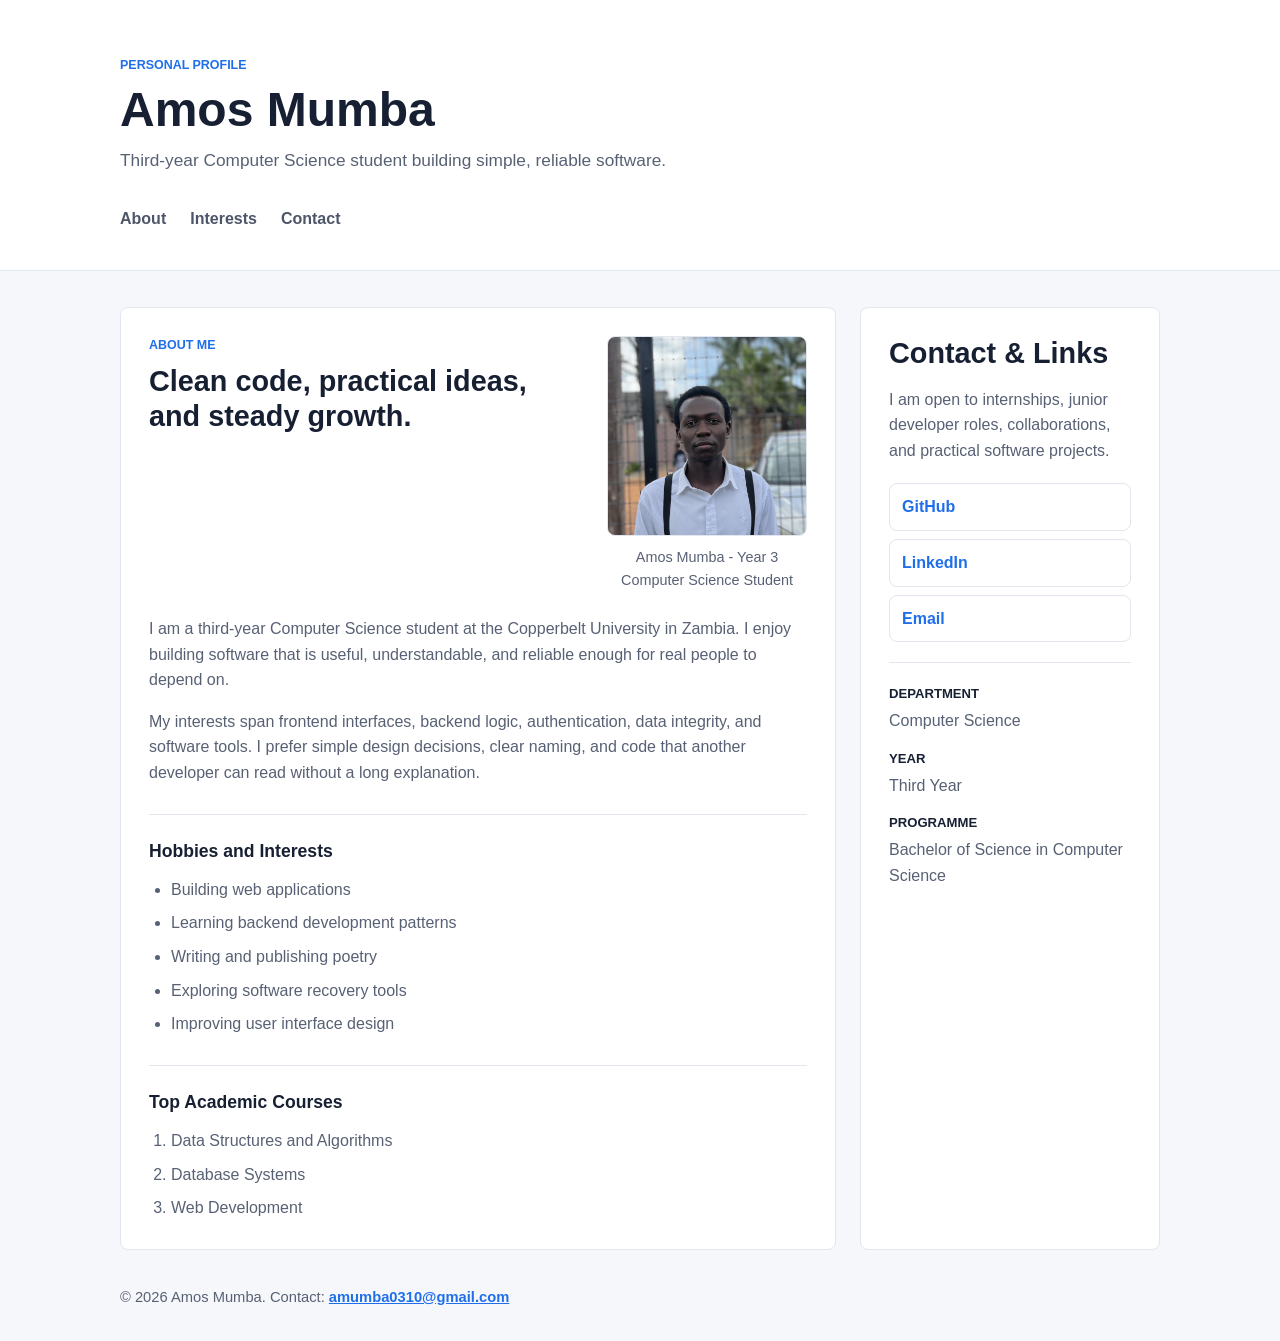
==== index.html @ 030ab8a3 "Set up Week 3 profile page" ====
<!DOCTYPE html>
<html lang="en">
<head>
    <meta charset="UTF-8">
    <meta name="viewport" content="width=device-width, initial-scale=1.0">
    <meta name="description" content="Personal profile page for Amos Mumba, a third-year Computer Science student and software developer.">
    <title>Amos Mumba | Personal Profile</title>
    <link rel="icon" type="image/svg+xml" href="favicon.svg">
    <link rel="stylesheet" href="styles.css">
</head>

<body>
    <a class="skip-link" href="#main-content">Skip to content</a>

    <!-- Page header and simple in-page navigation. -->
    <header>
        <div class="container">
            <p class="eyebrow">Personal Profile</p>
            <h1>Amos Mumba</h1>
            <p class="tagline">Third-year Computer Science student building simple, reliable software.</p>

            <nav aria-label="Primary navigation">
                <ul>
                    <li><a href="#about">About</a></li>
                    <li><a href="#interests">Interests</a></li>
                    <li><a href="#contact">Contact</a></li>
                </ul>
            </nav>
        </div>
    </header>

    <!-- Main content follows the Week 3 semantic HTML5 structure. -->
    <main class="container" id="main-content">
        <article id="about">
            <div class="profile-intro">
                <div>
                    <p class="eyebrow">About Me</p>
                    <h2>Clean code, practical ideas, and steady growth.</h2>
                </div>

                <figure>
                    <img src="profile.JPG" alt="Portrait of Amos Mumba" width="200" height="200">
                    <figcaption>Amos Mumba - Year 3 Computer Science Student</figcaption>
                </figure>
            </div>

            <p>
                I am a third-year Computer Science student at the Copperbelt University in Zambia. I enjoy building
                software that is useful, understandable, and reliable enough for real people to depend on.
            </p>

            <p>
                My interests span frontend interfaces, backend logic, authentication, data integrity, and software tools.
                I prefer simple design decisions, clear naming, and code that another developer can read without a long
                explanation.
            </p>

            <section id="interests" aria-labelledby="interests-heading">
                <h3 id="interests-heading">Hobbies and Interests</h3>
                <ul>
                    <li>Building web applications</li>
                    <li>Learning backend development patterns</li>
                    <li>Writing and publishing poetry</li>
                    <li>Exploring software recovery tools</li>
                    <li>Improving user interface design</li>
                </ul>
            </section>

            <section aria-labelledby="courses-heading">
                <h3 id="courses-heading">Top Academic Courses</h3>
                <ol>
                    <li>Data Structures and Algorithms</li>
                    <li>Database Systems</li>
                    <li>Web Development</li>
                </ol>
            </section>
        </article>

        <!-- Sidebar keeps links and school details easy to scan. -->
        <aside id="contact" aria-labelledby="contact-heading">
            <h2 id="contact-heading">Contact &amp; Links</h2>
            <p>I am open to internships, junior developer roles, collaborations, and practical software projects.</p>

            <ul class="links">
                <li><a href="https://github.com/Amos-Mumba" target="_blank" rel="noopener noreferrer">GitHub</a></li>
                <li><a href="https://www.linkedin.com/in/amos-mumba-2b9454305" target="_blank" rel="noopener noreferrer">LinkedIn</a></li>
                <li><a href="mailto:amumba0310@gmail.com">Email</a></li>
            </ul>

            <dl>
                <dt>Department</dt>
                <dd>Computer Science</dd>

                <dt>Year</dt>
                <dd>Third Year</dd>

                <dt>Programme</dt>
                <dd>Bachelor of Science in Computer Science</dd>
            </dl>
        </aside>
    </main>

    <footer>
        <div class="container">
            <p>
                &copy; 2026 Amos Mumba. Contact:
                <a href="mailto:amumba0310@gmail.com">amumba0310@gmail.com</a>
            </p>
        </div>
    </footer>
</body>
</html>
---- styles.css ----
/* Basic page setup */
* {
    box-sizing: border-box;
}

html {
    scroll-behavior: smooth;
}

body {
    margin: 0;
    color: #172033;
    background: #f6f7fb;
    font-family: "Segoe UI", Arial, sans-serif;
    line-height: 1.6;
}

img {
    display: block;
    max-width: 100%;
    height: auto;
}

a {
    color: inherit;
}

.container {
    width: min(100% - 32px, 1040px);
    margin: 0 auto;
}

.skip-link {
    position: absolute;
    top: -48px;
    left: 16px;
    padding: 10px 14px;
    color: #ffffff;
    background: #172033;
    border-radius: 8px;
}

.skip-link:focus {
    top: 16px;
}

/* Header and navigation */
header {
    padding: 56px 0 28px;
    background: #ffffff;
    border-bottom: 1px solid #e1e6ef;
}

h1,
h2,
h3,
p {
    margin-top: 0;
}

h1 {
    margin-bottom: 10px;
    font-size: 3rem;
    line-height: 1.1;
}

h2 {
    margin-bottom: 16px;
    font-size: 1.8rem;
    line-height: 1.2;
}

h3 {
    margin-bottom: 12px;
    font-size: 1.1rem;
}

.eyebrow {
    margin-bottom: 8px;
    color: #1f6feb;
    font-size: 0.78rem;
    font-weight: 800;
    text-transform: uppercase;
}

.tagline {
    max-width: 620px;
    margin-bottom: 24px;
    color: #586174;
    font-size: 1.08rem;
}

nav ul {
    display: flex;
    flex-wrap: wrap;
    gap: 6px 24px;
    margin: 0;
    padding: 0;
    list-style: none;
}

nav a {
    display: inline-block;
    padding: 8px 0;
    color: #4d5669;
    border-bottom: 2px solid transparent;
    font-weight: 700;
    text-decoration: none;
}

nav a:hover,
nav a:focus-visible {
    color: #172033;
    border-color: #1f6feb;
}

/* Main profile layout */
main {
    display: grid;
    grid-template-columns: minmax(0, 1fr) 300px;
    gap: 24px;
    padding: 36px 0;
}

article,
aside {
    padding: 28px;
    background: #ffffff;
    border: 1px solid #e1e6ef;
    border-radius: 8px;
}

article p,
aside p,
figcaption,
footer {
    color: #586174;
}

.profile-intro {
    display: flex;
    justify-content: space-between;
    gap: 24px;
    margin-bottom: 24px;
}

figure {
    flex: 0 0 200px;
    margin: 0;
    text-align: center;
}

figure img {
    width: 200px;
    height: 200px;
    border: 1px solid #e1e6ef;
    border-radius: 8px;
    object-fit: cover;
    object-position: center top;
}

figcaption {
    margin-top: 10px;
    font-size: 0.9rem;
}

section {
    margin-top: 28px;
    padding-top: 22px;
    border-top: 1px solid #e1e6ef;
}

section ul,
section ol {
    margin: 0;
    padding-left: 22px;
    color: #586174;
}

section li + li,
.links li + li {
    margin-top: 8px;
}

/* Sidebar details */
.links {
    margin: 20px 0;
    padding: 0;
    list-style: none;
}

.links a,
.links span {
    display: block;
    padding: 10px 12px;
    border: 1px solid #e1e6ef;
    border-radius: 8px;
    text-decoration: none;
}

.links a {
    color: #1f6feb;
    font-weight: 800;
}

.links span {
    color: #586174;
    background: #f6f7fb;
}

.links a:hover,
.links a:focus-visible {
    background: #eef5ff;
    border-color: #9bbcff;
}

dl {
    margin: 0;
    padding-top: 20px;
    border-top: 1px solid #e1e6ef;
}

dt {
    font-size: 0.82rem;
    font-weight: 800;
    text-transform: uppercase;
}

dd {
    margin: 4px 0 14px;
    color: #586174;
}

footer {
    padding-bottom: 32px;
    font-size: 0.92rem;
}

footer p {
    margin: 0;
}

footer a {
    color: #1f6feb;
    font-weight: 700;
}

/* Mobile layout */
@media (max-width: 760px) {
    header {
        padding-top: 40px;
    }

    h1 {
        font-size: 2.2rem;
    }

    main,
    .profile-intro {
        display: block;
    }

    article {
        margin-bottom: 20px;
    }

    figure {
        margin-top: 20px;
    }
}

@media (max-width: 480px) {
    .container {
        width: min(100% - 24px, 1040px);
    }

    nav ul {
        display: block;
    }

    nav li + li {
        margin-top: 8px;
    }

    nav a,
    .links a,
    .links span {
        display: block;
        width: 100%;
    }

    nav a {
        padding: 10px 12px;
        border: 1px solid #e1e6ef;
        border-radius: 8px;
    }

    article,
    aside {
        padding: 22px;
    }
}
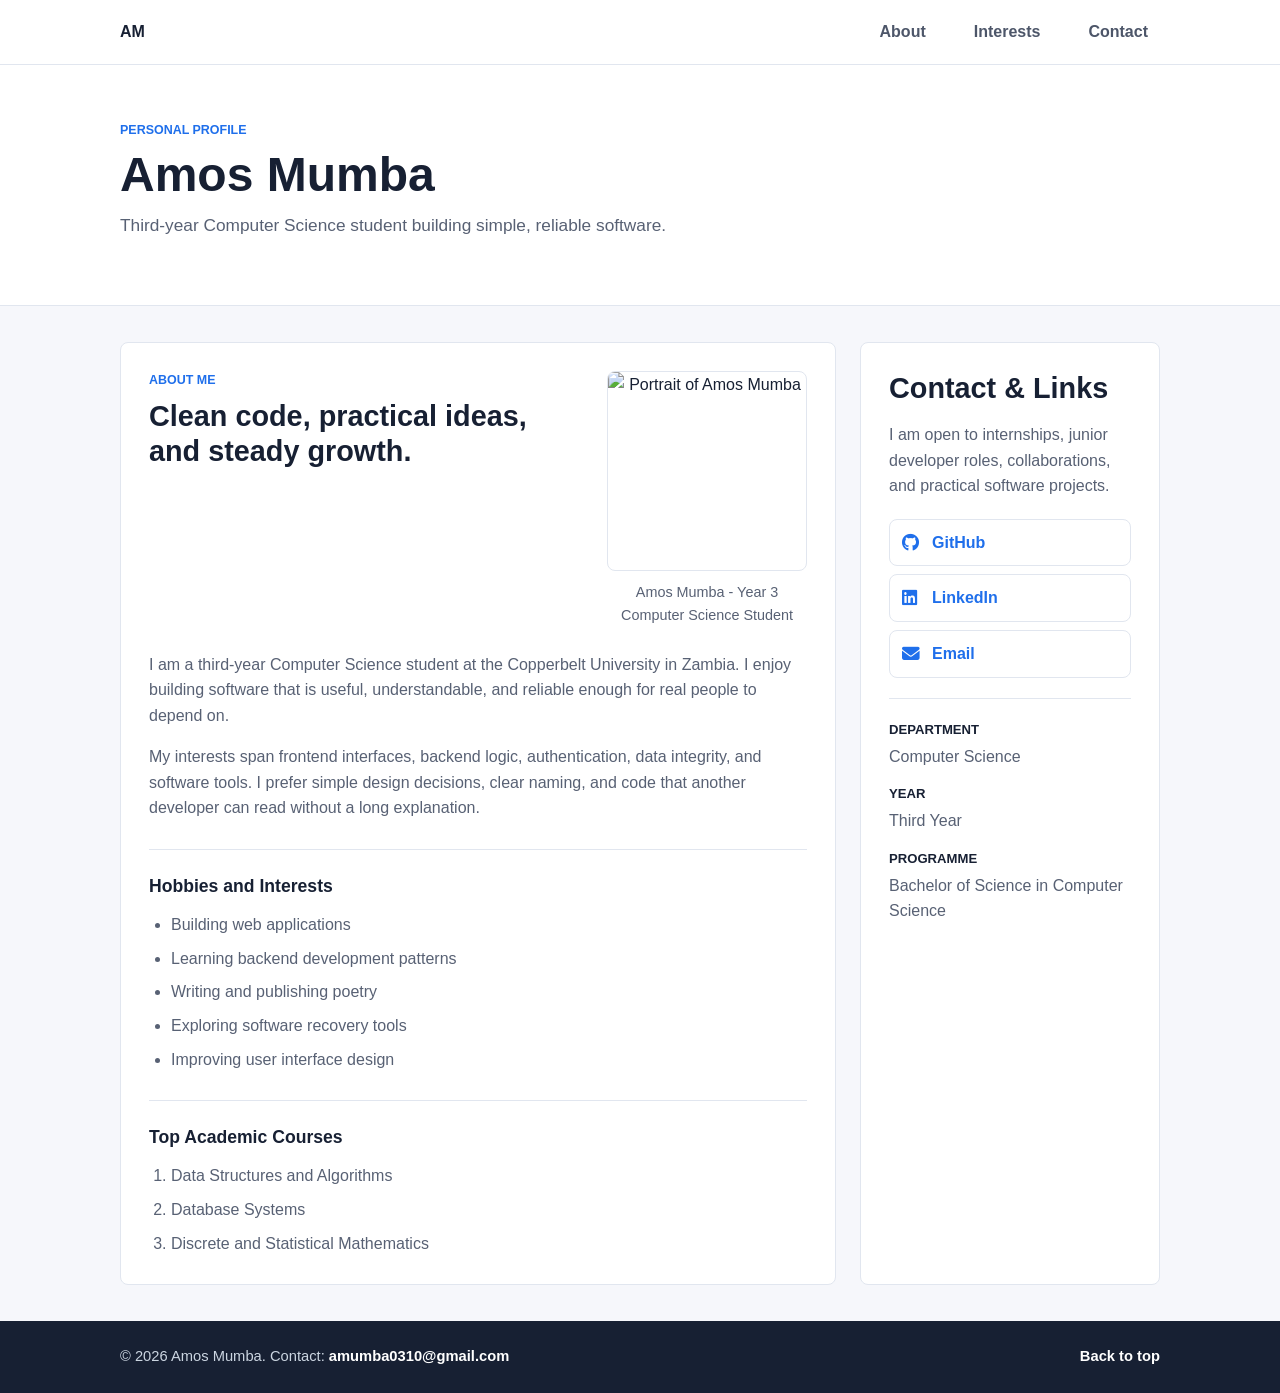
==== commit 03ff5147: "Polish nav, links, and footer" ====
--- a/index.html
+++ b/index.html
@@ -6,30 +6,35 @@
     <meta name="description" content="Personal profile page for Amos Mumba, a third-year Computer Science student and software developer.">
     <title>Amos Mumba | Personal Profile</title>
     <link rel="icon" type="image/svg+xml" href="favicon.svg">
+    <link rel="stylesheet" href="https://cdnjs.cloudflare.com/ajax/libs/font-awesome/6.5.0/css/all.min.css">
     <link rel="stylesheet" href="styles.css">
 </head>
 
 <body>
     <a class="skip-link" href="#main-content">Skip to content</a>
 
-    <!-- Page header and simple in-page navigation. -->
-    <header>
-        <div class="container">
-            <p class="eyebrow">Personal Profile</p>
-            <h1>Amos Mumba</h1>
-            <p class="tagline">Third-year Computer Science student building simple, reliable software.</p>
+    <!-- Page header and in-page navigation. -->
+    <header id="top">
+        <nav class="navbar" aria-label="Primary navigation">
+            <div class="container nav-content">
+                <a class="brand" href="#top">AM</a>
 
-            <nav aria-label="Primary navigation">
                 <ul>
                     <li><a href="#about">About</a></li>
                     <li><a href="#interests">Interests</a></li>
                     <li><a href="#contact">Contact</a></li>
                 </ul>
-            </nav>
+            </div>
+        </nav>
+
+        <div class="container hero">
+            <p class="eyebrow">Personal Profile</p>
+            <h1>Amos Mumba</h1>
+            <p class="tagline">Third-year Computer Science student building simple, reliable software.</p>
         </div>
     </header>
 
-    <!-- Main content follows the Week 3 semantic HTML5 structure. -->
+    <!-- Main content. -->
     <main class="container" id="main-content">
         <article id="about">
             <div class="profile-intro">
@@ -39,7 +44,7 @@
                 </div>
 
                 <figure>
-                    <img src="profile.JPG" alt="Portrait of Amos Mumba" width="200" height="200">
+                    <img src="https://unavatar.io/linkedin/amos-mumba-2b9454305" alt="Portrait of Amos Mumba" width="200" height="200">
                     <figcaption>Amos Mumba - Year 3 Computer Science Student</figcaption>
                 </figure>
             </div>
@@ -71,20 +76,35 @@
                 <ol>
                     <li>Data Structures and Algorithms</li>
                     <li>Database Systems</li>
-                    <li>Web Development</li>
+                    <li>Discrete and Statistical Mathematics</li>
                 </ol>
             </section>
         </article>
 
-        <!-- Sidebar keeps links and school details easy to scan. -->
+        <!-- Sidebar links and school details. -->
         <aside id="contact" aria-labelledby="contact-heading">
             <h2 id="contact-heading">Contact &amp; Links</h2>
             <p>I am open to internships, junior developer roles, collaborations, and practical software projects.</p>
 
             <ul class="links">
-                <li><a href="https://github.com/Amos-Mumba" target="_blank" rel="noopener noreferrer">GitHub</a></li>
-                <li><a href="https://www.linkedin.com/in/amos-mumba-2b9454305" target="_blank" rel="noopener noreferrer">LinkedIn</a></li>
-                <li><a href="mailto:amumba0310@gmail.com">Email</a></li>
+                <li>
+                    <a href="https://github.com/Amos-Mumba" target="_blank" rel="noopener noreferrer">
+                        <i class="fa-brands fa-github" aria-hidden="true"></i>
+                        GitHub
+                    </a>
+                </li>
+                <li>
+                    <a href="https://www.linkedin.com/in/amos-mumba-2b9454305" target="_blank" rel="noopener noreferrer">
+                        <i class="fa-brands fa-linkedin" aria-hidden="true"></i>
+                        LinkedIn
+                    </a>
+                </li>
+                <li>
+                    <a href="mailto:amumba0310@gmail.com">
+                        <i class="fa-solid fa-envelope" aria-hidden="true"></i>
+                        Email
+                    </a>
+                </li>
             </ul>
 
             <dl>
@@ -101,11 +121,12 @@
     </main>
 
     <footer>
-        <div class="container">
+        <div class="container footer-content">
             <p>
                 &copy; 2026 Amos Mumba. Contact:
                 <a href="mailto:amumba0310@gmail.com">amumba0310@gmail.com</a>
             </p>
+            <a href="#top">Back to top</a>
         </div>
     </footer>
 </body>
--- a/styles.css
+++ b/styles.css
@@ -1,4 +1,4 @@
-/* Basic page setup */
+/* page setup */
 * {
     box-sizing: border-box;
 }
@@ -46,9 +46,34 @@
 
 /* Header and navigation */
 header {
-    padding: 56px 0 28px;
     background: #ffffff;
     border-bottom: 1px solid #e1e6ef;
+}
+
+.navbar {
+    position: sticky;
+    top: 0;
+    z-index: 5;
+    background: rgba(255, 255, 255, 0.96);
+    border-bottom: 1px solid #e1e6ef;
+}
+
+.nav-content {
+    display: flex;
+    min-height: 64px;
+    align-items: center;
+    justify-content: space-between;
+    gap: 20px;
+}
+
+.brand {
+    color: #172033;
+    font-weight: 800;
+    text-decoration: none;
+}
+
+.hero {
+    padding: 56px 0 42px;
 }
 
 h1,
@@ -99,19 +124,19 @@
     list-style: none;
 }
 
-nav a {
+nav ul a {
     display: inline-block;
-    padding: 8px 0;
+    padding: 8px 12px;
     color: #4d5669;
-    border-bottom: 2px solid transparent;
+    border-radius: 8px;
     font-weight: 700;
     text-decoration: none;
 }
 
-nav a:hover,
-nav a:focus-visible {
-    color: #172033;
-    border-color: #1f6feb;
+nav ul a:hover,
+nav ul a:focus-visible {
+    color: #1f6feb;
+    background: #eef5ff;
 }
 
 /* Main profile layout */
@@ -191,7 +216,9 @@
 
 .links a,
 .links span {
-    display: block;
+    display: flex;
+    align-items: center;
+    gap: 10px;
     padding: 10px 12px;
     border: 1px solid #e1e6ef;
     border-radius: 8px;
@@ -201,6 +228,11 @@
 .links a {
     color: #1f6feb;
     font-weight: 800;
+}
+
+.links i {
+    width: 20px;
+    font-size: 1.1rem;
 }
 
 .links span {
@@ -232,23 +264,40 @@
 }
 
 footer {
-    padding-bottom: 32px;
+    padding: 24px 0;
+    color: #cbd5e1;
+    background: #172033;
     font-size: 0.92rem;
 }
 
+.footer-content {
+    display: flex;
+    align-items: center;
+    justify-content: space-between;
+    gap: 16px;
+}
+
 footer p {
     margin: 0;
 }
 
 footer a {
-    color: #1f6feb;
+    color: #ffffff;
     font-weight: 700;
+    text-decoration: none;
+}
+
+footer a:hover,
+footer a:focus-visible {
+    text-decoration: underline;
 }
 
 /* Mobile layout */
 @media (max-width: 760px) {
-    header {
-        padding-top: 40px;
+    .nav-content,
+    .footer-content {
+        align-items: flex-start;
+        flex-direction: column;
     }
 
     h1 {
@@ -276,25 +325,29 @@
 
     nav ul {
         display: block;
+        width: 100%;
     }
 
     nav li + li {
         margin-top: 8px;
     }
 
-    nav a,
-    .links a,
-    .links span {
+    nav ul a {
         display: block;
         width: 100%;
     }
 
-    nav a {
+    nav ul a {
         padding: 10px 12px;
         border: 1px solid #e1e6ef;
         border-radius: 8px;
     }
 
+    .links a,
+    .links span {
+        width: 100%;
+    }
+
     article,
     aside {
         padding: 22px;
